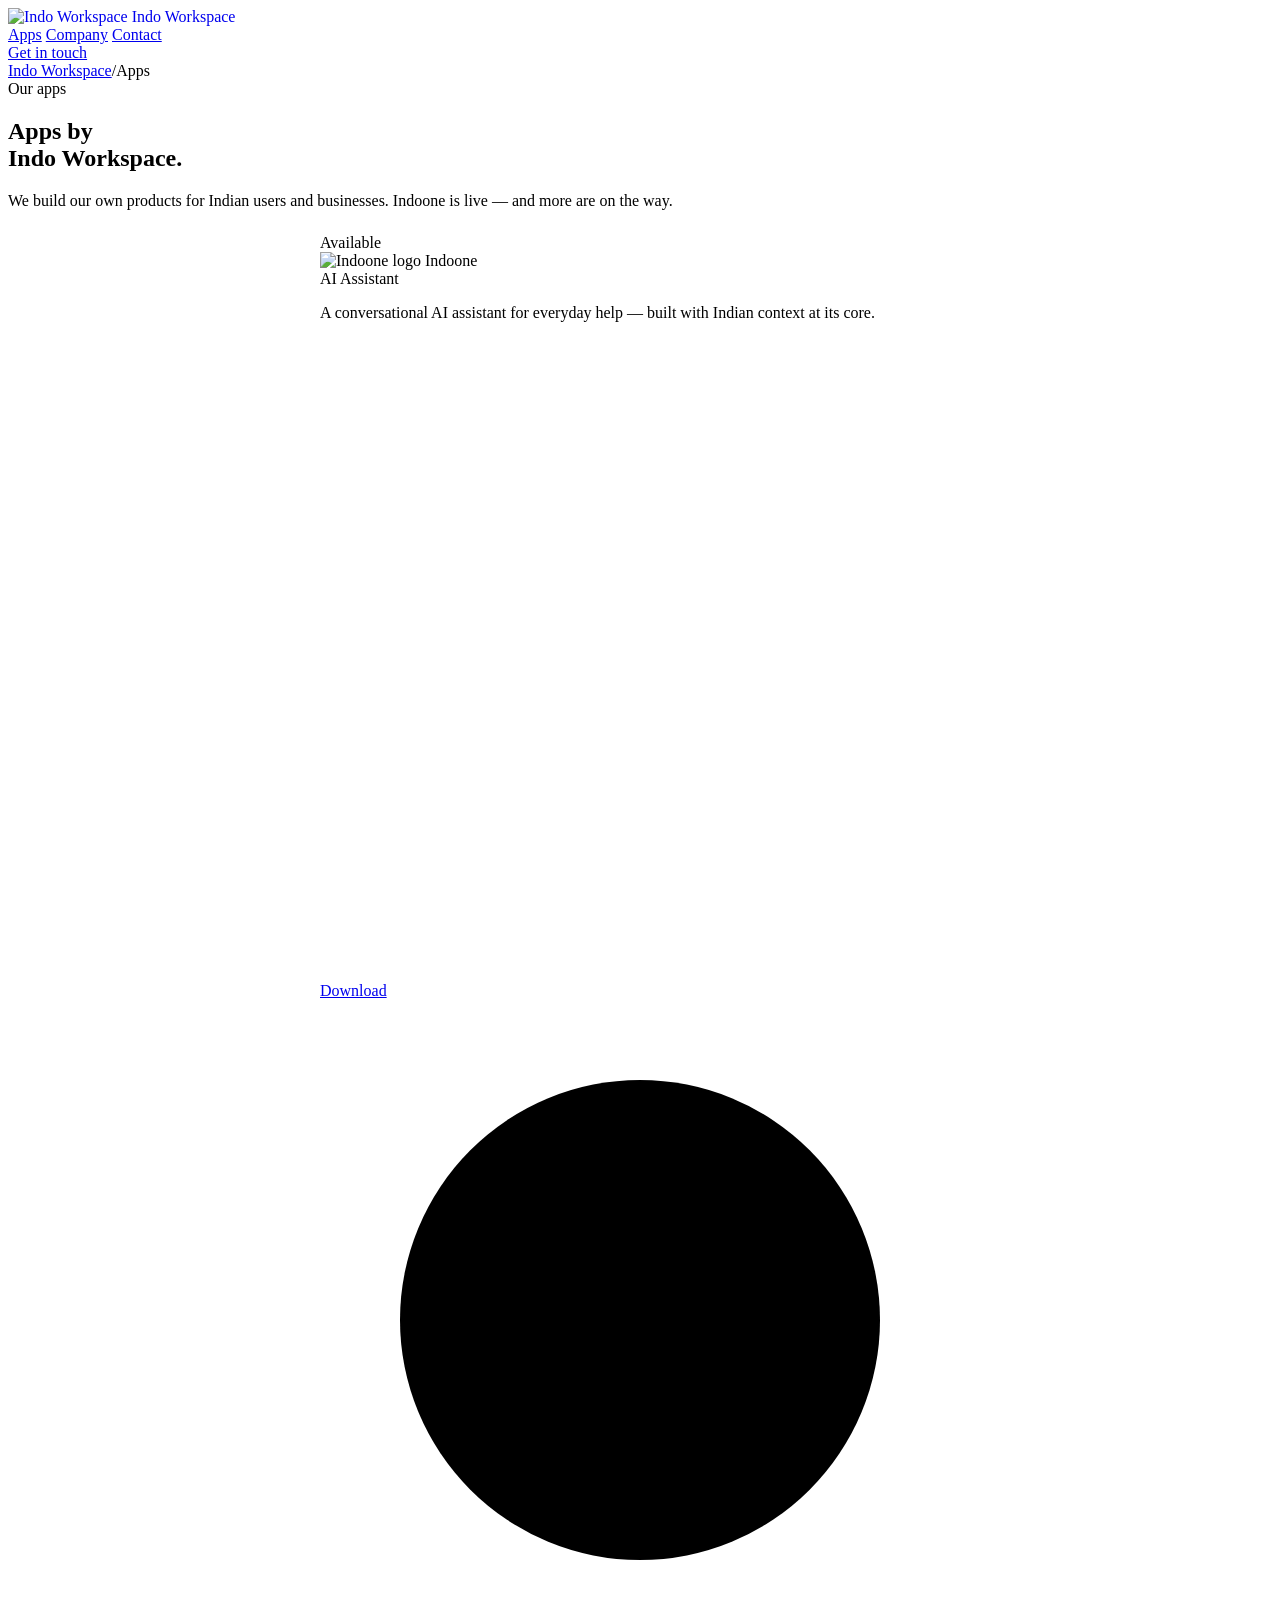
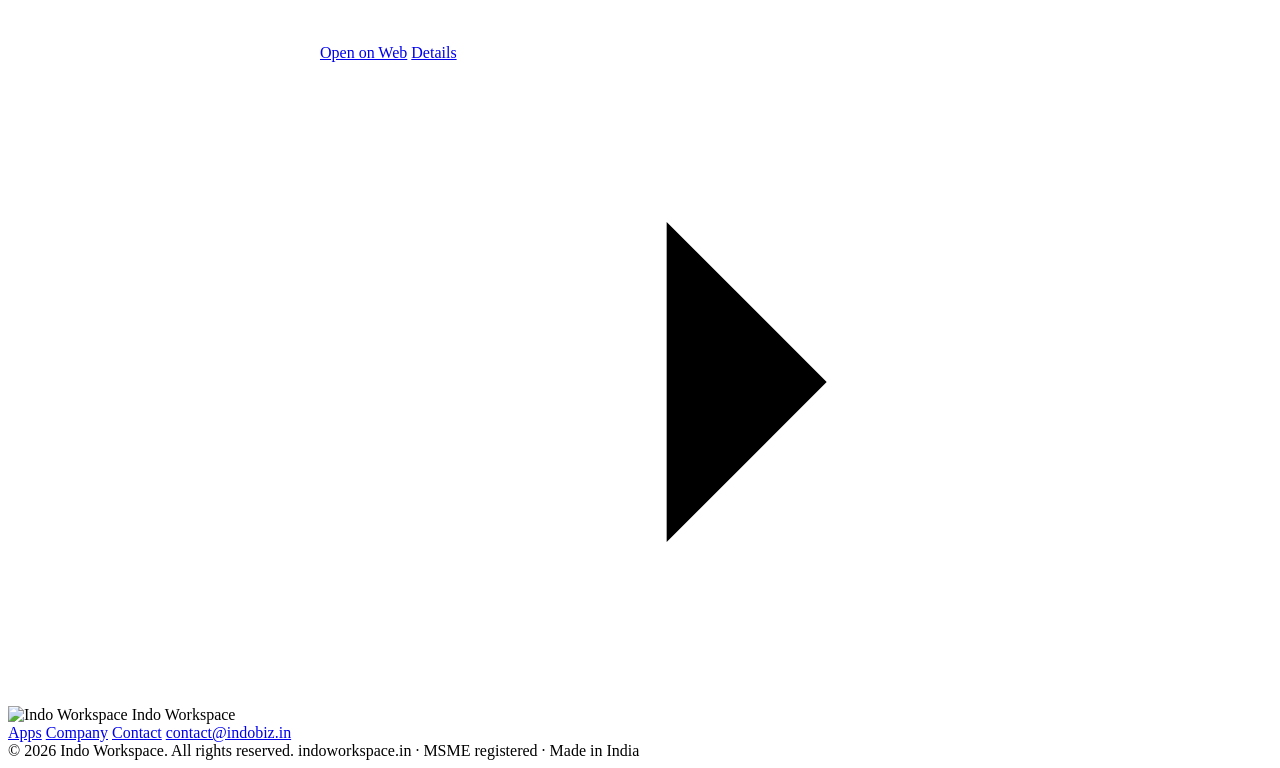
==== apps/index.html @ 301ff73e "Point every Contact link at the home page contact section; contact/ becomes a redirect; drop /contac" ====
<!DOCTYPE html>
<html lang="en">
<head>
<meta charset="UTF-8">
<meta name="viewport" content="width=device-width, initial-scale=1.0">
<title>Indo Workspace</title>
<link rel="icon" type="image/png" href="../assets/img/favicon.png">
<meta name="description" content="Apps by Indo Workspace: Indoone, our AI assistant, and more on the way.">
<link rel="canonical" href="https://indoworkspace.in/apps/">
<meta property="og:type" content="website">
<meta property="og:site_name" content="Indo Workspace">
<meta property="og:title" content="Apps by Indo Workspace">
<meta property="og:description" content="Apps built by Indo Workspace &mdash; our own products for Indian users and businesses.">
<meta property="og:url" content="https://indoworkspace.in/apps/">
<meta property="og:image" content="https://indoworkspace.in/assets/img/og-image.png">
<meta property="og:image:width" content="1200">
<meta property="og:image:height" content="630">
<meta name="twitter:card" content="summary_large_image">
<meta name="twitter:title" content="Apps by Indo Workspace">
<meta name="twitter:description" content="Apps built by Indo Workspace &mdash; our own products for Indian users and businesses.">
<meta name="twitter:image" content="https://indoworkspace.in/assets/img/og-image.png">
<script type="application/ld+json">
{
  "@context": "https://schema.org",
  "@type": "CollectionPage",
  "name": "Apps by Indo Workspace",
  "url": "https://indoworkspace.in/apps/",
  "isPartOf": {
    "@type": "WebSite",
    "name": "Indo Workspace",
    "url": "https://indoworkspace.in/"
  }
}
</script>

<link rel="preconnect" href="https://fonts.googleapis.com">
<link rel="preconnect" href="https://fonts.gstatic.com" crossorigin>
<link href="https://fonts.googleapis.com/css2?family=Bricolage+Grotesque:opsz,wght@12..96,500;12..96,600;12..96,700;12..96,800&family=Plus+Jakarta+Sans:wght@400;500;600;700&family=Azeret+Mono:wght@400;500;600&display=swap" rel="stylesheet">
<link rel="stylesheet" href="../assets/css/style.css">
</head>
<body>

<header class="nav">
  <div class="nav__inner">
    <a class="brand" href="../" style="text-decoration:none">
      <img class="brand__mark" src="../assets/img/emblem.png" alt="Indo Workspace">
      <span class="brand__text"><span class="brand__name">Indo Workspace</span></span>
    </a>
    <nav class="nav__links">
      <a href="./">Apps</a>
      <a href="../#company">Company</a>
      <a href="../#contact">Contact</a>
    </nav>
    <a class="btn btn--primary btn--sm" href="../#contact">Get in touch</a>
  </div>
</header>

<div class="wrap crumbs"><a href="../">Indo Workspace</a><span>/</span>Apps</div>

<section class="hero">
  <div class="wrap">
    <span class="eyebrow">Our apps</span>
    <h1>Apps by<br>Indo Workspace.</h1>
    <p class="hero__lead">We build our own products for Indian users and businesses. Indoone is live &mdash; and more are on the way.</p>
  </div>
</section>

<section class="sec" style="padding-top:8px">
  <div class="wrap">
    <div class="apps-grid" style="grid-template-columns:minmax(0,1fr);max-width:640px;margin:0 auto">
      <div class="appcard appcard--live">
        <span class="badge badge--live">Available</span>
        <div class="appcard__head">
          <span class="appcard__icon appcard__icon--img"><img src="indoone/assets/logo.png" alt="Indoone logo"></span>
          <span><span class="appcard__name">Indoone</span><br><span class="appcard__cat">AI Assistant</span></span>
        </div>
        <p class="appcard__desc">A conversational AI assistant for everyday help &mdash; built with Indian context at its core.</p>
        <div class="appcard__foot">
          <a class="btn btn--primary btn--sm" href="#"><svg viewBox="0 0 24 24"><path d="M12 3v12m0 0l-4-4m4 4l4-4M4 21h16"/></svg>Download</a>
          <a class="btn btn--ghost btn--sm" href="https://indooneteam.github.io/indoone/" target="_blank" rel="noopener"><svg viewBox="0 0 24 24"><circle cx="12" cy="12" r="9"/><path d="M3 12h18M12 3c2.5 2.5 2.5 15 0 18M12 3c-2.5 2.5-2.5 15 0 18"/></svg>Open on Web</a>
          <a class="btn btn--ghost btn--sm" href="indoone/">Details<svg viewBox="0 0 24 24"><path d="M5 12h14M13 6l6 6-6 6"/></svg></a>
        </div>
      </div>
    </div>
  </div>
</section>

<footer>
  <div class="wrap">
    <div class="foot__top">
      <div class="foot__brand">
        <img class="brand__mark" src="../assets/img/emblem.png" alt="Indo Workspace">
        <span class="brand__text"><span class="brand__name">Indo Workspace</span></span>
      </div>
      <div class="foot__links">
        <a href="./">Apps</a>
        <a href="../#company">Company</a>
        <a href="../#contact">Contact</a>
        <a href="mailto:contact@indobiz.in">contact@indobiz.in</a>
      </div>
    </div>
    <div class="foot__bottom">
      <span>&copy; 2026 Indo Workspace. All rights reserved.</span>
      <span class="mono">indoworkspace.in &middot; MSME registered &middot; Made in India</span>
    </div>
  </div>
</footer>

</body>
</html>
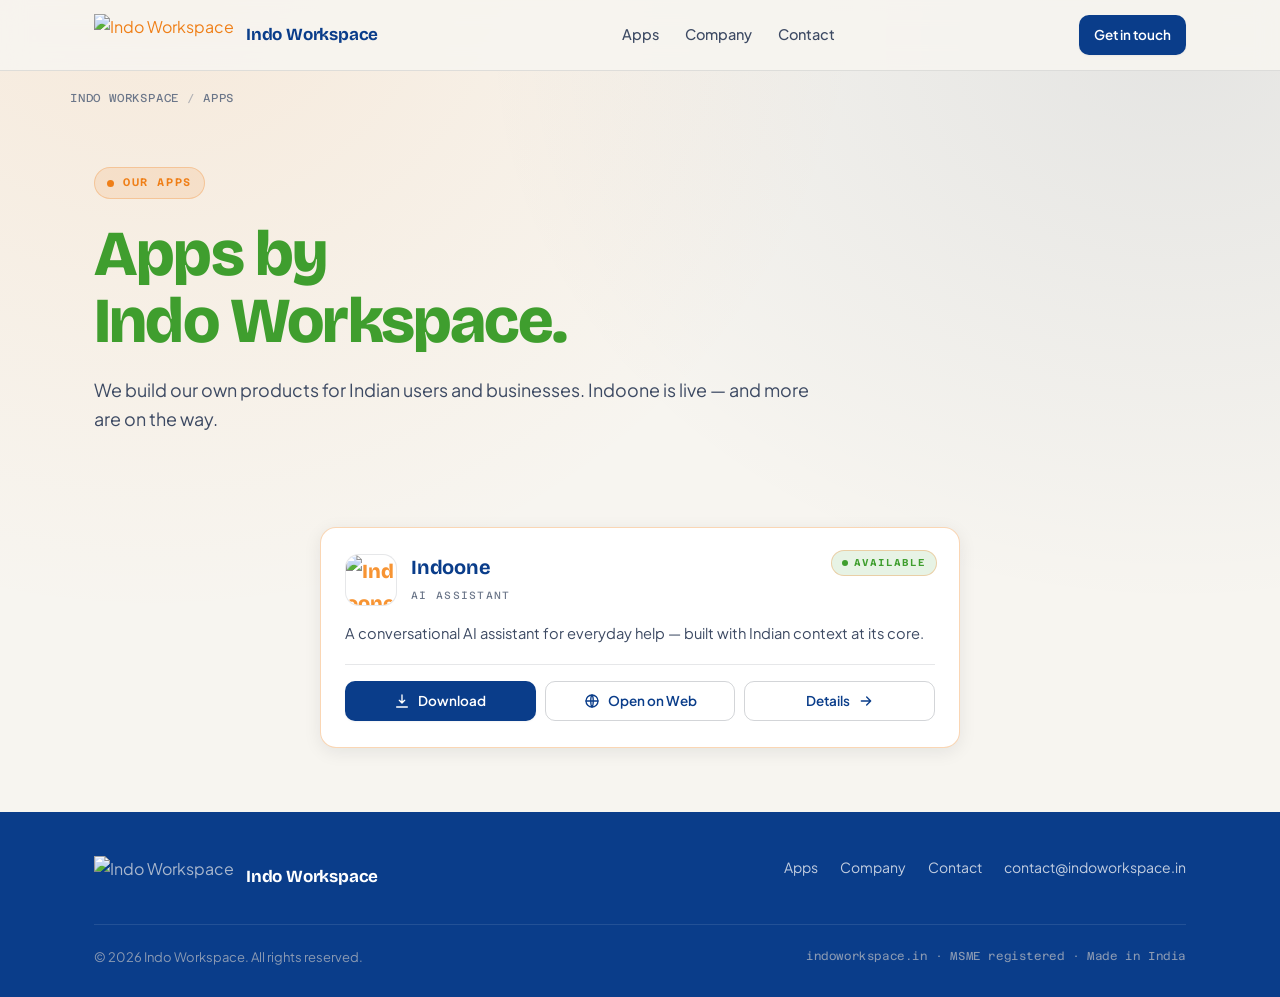
==== commit 251b9a68: "Switch the contact address from contact@indobiz.in to contact@indoworkspace.in across every page, in" ====
--- a/apps/index.html
+++ b/apps/index.html
@@ -96,7 +96,7 @@
         <a href="./">Apps</a>
         <a href="../#company">Company</a>
         <a href="../#contact">Contact</a>
-        <a href="mailto:contact@indobiz.in">contact@indobiz.in</a>
+        <a href="mailto:contact@indoworkspace.in">contact@indoworkspace.in</a>
       </div>
     </div>
     <div class="foot__bottom">
--- a/assets/css/style.css
+++ b/assets/css/style.css
@@ -0,0 +1,274 @@
+/* ============================================================
+   Indo Workspace — shared stylesheet
+   Palette: blue (navy) + kesari (saffron). Two colours only.
+   Used by every page. Change a value here -> changes everywhere.
+   ============================================================ */
+
+:root{
+  --font-display:'Bricolage Grotesque','Plus Jakarta Sans',system-ui,sans-serif;
+  --font-body:'Plus Jakarta Sans',system-ui,sans-serif;
+  --font-mono:'Azeret Mono','SF Mono',Consolas,monospace;
+
+  --bg:#f7f5f0;
+  --bg-alt:#efece4;
+  --surface:#ffffff;
+  --surface-2:#fbfaf7;
+  --border:rgba(16,24,40,0.10);
+  --border-strong:rgba(16,24,40,0.18);
+  --text:#121b2e;
+  --text-2:#3d4a63;
+  --text-dim:#6b7689;
+
+  --navy:#0a3d8a;
+  --navy-2:#0f4fa0;
+  --kesari:#ef7f18;
+  --kesari-2:#f79433;
+  --gold:#ef7f18;
+  --gold-2:#f79433;
+  --gold-dim:rgba(239,127,24,0.12);
+  --green:#3f9e2e;
+  --green-dim:rgba(63,158,46,0.12);
+  --brand-name:#0a3d8a;
+
+  --radius:14px;
+  --shadow-sm:0 1px 2px rgba(16,24,40,0.05);
+  --shadow-md:0 4px 18px rgba(16,24,40,0.08);
+  --shadow-lg:0 18px 48px rgba(15,37,69,0.14);
+  --maxw:1140px;
+}
+
+*{box-sizing:border-box}
+html{scroll-behavior:smooth}
+section[id],[id].sec{scroll-margin-top:96px}
+body{
+  margin:0;font-family:var(--font-body);color:var(--text);background-color:var(--bg);
+  background-image:
+    radial-gradient(ellipse at 12% -5%, rgba(239,127,24,0.10) 0%, transparent 45%),
+    radial-gradient(ellipse at 92% 4%, rgba(15,37,69,0.08) 0%, transparent 42%);
+  background-repeat:no-repeat;line-height:1.6;overflow-wrap:break-word;-webkit-font-smoothing:antialiased;
+}
+img{max-width:100%;display:block}
+a{color:var(--gold);text-decoration:none}
+a:hover{text-decoration:underline}
+.wrap{max-width:var(--maxw);margin:0 auto;padding:0 24px}
+
+/* ---------- NAV ---------- */
+.nav{position:sticky;top:0;z-index:50;background:rgba(247,245,240,0.86);backdrop-filter:blur(12px);-webkit-backdrop-filter:blur(12px);border-bottom:1px solid var(--border)}
+.nav__inner{max-width:var(--maxw);margin:0 auto;padding:14px 24px;display:flex;align-items:center;gap:20px;justify-content:space-between}
+.brand{display:flex;align-items:center;gap:12px;min-width:0}
+.brand__mark{height:42px;width:auto;flex-shrink:0;display:block;object-fit:contain}
+.brand__text{display:flex;flex-direction:column;line-height:1.15;min-width:0}
+.brand__name{font-family:var(--font-display);font-weight:700;font-size:17px;letter-spacing:-0.2px;color:var(--brand-name)}
+.brand__sub{font-family:var(--font-mono);font-size:10px;letter-spacing:1.4px;text-transform:uppercase;color:var(--text-dim)}
+.nav__links{display:flex;align-items:center;gap:26px}
+.nav__links a{color:var(--text-2);font-size:14.5px;font-weight:500}
+.nav__links a:hover{color:var(--navy);text-decoration:none}
+
+/* ---------- BUTTONS ---------- */
+.btn{display:inline-flex;align-items:center;gap:8px;font-family:var(--font-body);font-weight:600;font-size:14.5px;padding:10px 18px;border-radius:10px;border:1px solid transparent;cursor:pointer;transition:transform .18s ease,box-shadow .18s ease,background .18s ease;white-space:nowrap}
+.btn--primary{background:var(--navy);color:#fff;box-shadow:var(--shadow-sm)}
+.btn--primary:hover{background:var(--navy-2);transform:translateY(-1px);box-shadow:var(--shadow-md);text-decoration:none}
+.btn--gold{background:#ef7f18;color:#fff;box-shadow:var(--shadow-sm)}
+.btn--gold:hover{background:#f79433;transform:translateY(-1px);box-shadow:var(--shadow-md);text-decoration:none}
+.btn--ghost{background:transparent;color:var(--navy);border-color:var(--border-strong)}
+.btn--ghost:hover{background:var(--surface);transform:translateY(-1px);text-decoration:none}
+.btn--sm{padding:8px 14px;font-size:13.5px}
+.btn svg{width:16px;height:16px;stroke:currentColor;fill:none;stroke-width:2;stroke-linecap:round;stroke-linejoin:round}
+.btn--onnavy{background:#ef7f18;color:#fff}
+.btn--onnavy:hover{background:#f79433}
+.btn--outline-light{background:transparent;color:#fff;border-color:rgba(255,255,255,0.35)}
+.btn--outline-light:hover{background:rgba(255,255,255,0.08)}
+
+/* ---------- HERO ---------- */
+.hero{position:relative;padding:60px 0 56px;overflow:hidden}
+.hero__inner{display:grid;grid-template-columns:1.12fr 0.88fr;gap:52px;align-items:center}
+.eyebrow{display:inline-flex;align-items:center;gap:9px;font-family:var(--font-mono);font-size:11px;font-weight:600;text-transform:uppercase;letter-spacing:1.6px;color:var(--gold);background:var(--gold-dim);border:1px solid rgba(239,127,24,0.28);padding:6px 12px;border-radius:100px;margin-bottom:22px}
+.eyebrow::before{content:'';width:7px;height:7px;border-radius:50%;background:currentColor}
+.hero h1{font-family:var(--font-display);font-weight:800;font-size:clamp(38px,5.4vw,64px);line-height:1.04;letter-spacing:-1.8px;margin:0 0 22px;color:var(--green)}
+.hero h1 em{font-style:normal;color:var(--gold)}
+.hero__lead{font-size:clamp(17px,1.4vw,19.5px);color:var(--text-2);max-width:56ch;margin:0 0 30px}
+.hero__cta{display:flex;gap:12px;margin-bottom:26px}
+.hero__cta .btn{flex:1 1 0;justify-content:center;min-width:0}
+.hero__meta{display:flex;flex-wrap:wrap;gap:10px}
+.pill{display:inline-flex;align-items:center;gap:7px;font-family:var(--font-mono);font-size:11px;font-weight:500;letter-spacing:0.4px;color:var(--text-2);background:var(--surface);border:1px solid var(--border);padding:6px 12px;border-radius:8px;box-shadow:var(--shadow-sm)}
+.pill svg{width:14px;height:14px;stroke:var(--green);fill:none;stroke-width:2.4;stroke-linecap:round;stroke-linejoin:round}
+
+/* company snapshot card (home) */
+.snap{background:linear-gradient(155deg,var(--navy),var(--navy-2));color:#dfe6f1;border-radius:18px;padding:30px 30px 26px;box-shadow:var(--shadow-lg);border:1px solid rgba(239,127,24,0.22);animation:fadeUp .5s ease-out both}
+.snap__top{display:flex;align-items:center;gap:14px;padding-bottom:20px;border-bottom:1px solid rgba(255,255,255,0.12);margin-bottom:20px}
+.snap__mark{height:54px;width:auto;flex-shrink:0;display:block;object-fit:contain}
+.snap__name{font-family:var(--font-display);font-weight:700;font-size:20px;color:#fff;line-height:1.15}
+.snap__tag{font-family:var(--font-mono);font-size:10.5px;letter-spacing:1.3px;text-transform:uppercase;color:#93a3bd}
+.snap__rows{display:flex;flex-direction:column;gap:0}
+.snap__row{display:flex;align-items:center;justify-content:space-between;gap:16px;padding:12px 0;border-bottom:1px solid rgba(255,255,255,0.08);font-size:14px}
+.snap__row:last-child{border-bottom:none}
+.snap__row .k{color:#93a3bd;font-family:var(--font-mono);font-size:10.5px;letter-spacing:1.2px;text-transform:uppercase}
+.snap__row .v{color:#fff;font-weight:600;text-align:right}
+.snap__row .v.gold{color:var(--gold-2)}
+
+/* chat preview card (Indoone page) */
+.chatcard{background:var(--surface);border:1px solid var(--border);border-radius:18px;box-shadow:var(--shadow-lg);overflow:hidden;animation:fadeUp .5s ease-out both}
+.chatcard__bar{display:flex;align-items:center;gap:9px;padding:13px 16px;border-bottom:1px solid var(--border);background:var(--surface-2)}
+.chatcard__bar .dot{width:9px;height:9px;border-radius:50%;background:var(--gold-2);opacity:.85}
+.chatcard__bar .title{font-family:var(--font-mono);font-size:11px;letter-spacing:1px;text-transform:uppercase;color:var(--text-dim);margin-left:4px}
+.chatcard__body{padding:20px 18px;display:flex;flex-direction:column;gap:14px}
+.msg{max-width:88%;font-size:14px;line-height:1.5;padding:11px 14px;border-radius:12px}
+.msg--user{align-self:flex-end;background:var(--navy);color:#eef2f8;border-bottom-right-radius:4px}
+.msg--ai{align-self:flex-start;background:var(--bg-alt);color:var(--text);border-bottom-left-radius:4px;border:1px solid var(--border)}
+.msg__tag{display:block;font-family:var(--font-mono);font-size:9.5px;letter-spacing:1.2px;text-transform:uppercase;opacity:.65;margin-bottom:4px}
+.typing{display:inline-flex;gap:4px;align-items:center;padding:2px 0}
+.typing i{width:6px;height:6px;border-radius:50%;background:var(--gold);display:inline-block;animation:blink 1.2s infinite ease-in-out}
+.typing i:nth-child(2){animation-delay:.2s}
+.typing i:nth-child(3){animation-delay:.4s}
+@keyframes blink{0%,80%,100%{opacity:.25}40%{opacity:1}}
+
+/* ---------- SECTIONS ---------- */
+section{position:relative}
+.sec{padding:64px 0}
+.sec--tight{padding:48px 0}
+.sec-head{max-width:720px;margin-bottom:38px}
+.sec-head--center{margin-left:auto;margin-right:auto;text-align:center}
+.kicker{font-family:var(--font-mono);font-size:11px;font-weight:600;text-transform:uppercase;letter-spacing:1.8px;color:var(--gold);display:flex;align-items:center;gap:9px;margin-bottom:14px}
+.sec-head--center .kicker{justify-content:center}
+.kicker::before{content:'';width:22px;height:2px;background:var(--gold);border-radius:2px}
+h2{font-family:var(--font-display);font-weight:700;font-size:clamp(27px,3.4vw,38px);line-height:1.12;letter-spacing:-0.9px;color:var(--green);margin:0 0 14px}
+.sec-head p{font-size:17px;color:var(--text-2);margin:0}
+
+/* breadcrumbs */
+.crumbs{padding:18px 0 0;font-family:var(--font-mono);font-size:11.5px;letter-spacing:.8px;text-transform:uppercase;color:var(--text-dim)}
+.crumbs a{color:var(--text-dim)}
+.crumbs a:hover{color:var(--gold);text-decoration:none}
+.crumbs span{margin:0 8px;opacity:.5}
+
+/* ---------- TRUST STRIP ---------- */
+.trust{background:var(--navy);color:#dbe3ef;padding:0}
+.trust__inner{display:flex;flex-wrap:wrap;gap:14px 40px;justify-content:space-between;align-items:center;padding:22px 0}
+.trust__item{display:flex;align-items:center;gap:11px;font-size:14.5px}
+.trust__item svg{width:18px;height:18px;stroke:var(--gold-2);fill:none;stroke-width:2;stroke-linecap:round;stroke-linejoin:round;flex-shrink:0}
+.trust__item b{color:#fff;font-weight:600}
+
+/* ---------- APP CARDS ---------- */
+.apps-grid{display:grid;grid-template-columns:1.25fr 1fr 1fr;gap:20px;align-items:stretch}
+.apps-grid>*{min-width:0}
+.apps-grid--3{grid-template-columns:repeat(3,1fr)}
+.appcard{background:var(--surface);border:1px solid var(--border);border-radius:16px;padding:26px 24px;box-shadow:var(--shadow-sm);display:flex;flex-direction:column;transition:transform .2s ease,box-shadow .2s ease,border-color .2s ease;position:relative}
+.appcard:hover{transform:translateY(-3px);box-shadow:var(--shadow-md);border-color:var(--border-strong)}
+.appcard--live{border-color:rgba(239,127,24,0.32);box-shadow:var(--shadow-md)}
+.appcard__head{display:flex;align-items:center;gap:14px;margin-bottom:16px}
+.appcard__icon{width:52px;height:52px;border-radius:14px;flex-shrink:0;background:linear-gradient(140deg,var(--navy),var(--navy-2));color:var(--gold-2);display:flex;align-items:center;justify-content:center;font-family:var(--font-display);font-weight:800;font-size:20px;border:1px solid rgba(239,127,24,0.35)}
+.appcard--soon .appcard__icon{background:var(--bg-alt);color:var(--text-dim);border:1px dashed var(--border-strong);font-size:24px}
+.appcard__name{font-family:var(--font-display);font-weight:700;font-size:20px;color:var(--navy);line-height:1.15;letter-spacing:-0.2px}
+.appcard__cat{font-family:var(--font-mono);font-size:10.5px;letter-spacing:1.3px;text-transform:uppercase;color:var(--text-dim)}
+.appcard__desc{font-size:14.7px;color:var(--text-2);margin:0 0 18px;flex-grow:1}
+.appcard__foot{display:flex;gap:9px;align-items:center;padding-top:16px;border-top:1px solid var(--border)}
+.appcard__foot .btn{flex:1 1 0;justify-content:center;min-width:0}
+.appcard--soon .appcard__foot{border-top:1px dashed var(--border)}
+.badge{display:inline-flex;align-items:center;gap:6px;font-family:var(--font-mono);font-size:10px;font-weight:600;letter-spacing:1px;text-transform:uppercase;padding:4px 10px;border-radius:100px;position:absolute;top:22px;right:22px}
+.badge--live{color:var(--green);background:var(--green-dim);border:1px solid rgba(239,127,24,0.30)}
+.badge--live::before{content:'';width:6px;height:6px;border-radius:50%;background:currentColor}
+.badge--soon{color:var(--gold);background:var(--gold-dim);border:1px solid rgba(239,127,24,0.28)}
+
+/* ---------- FEATURE GRID / CARDS ---------- */
+.grid{display:grid;gap:20px}
+.grid--2{grid-template-columns:repeat(2,1fr)}
+.grid--4{grid-template-columns:repeat(4,1fr)}
+.grid>*{min-width:0}
+.card{background:var(--surface);border:1px solid var(--border);border-radius:var(--radius);padding:26px 24px;box-shadow:var(--shadow-sm);transition:transform .2s ease,box-shadow .2s ease,border-color .2s ease}
+.card:hover{transform:translateY(-3px);box-shadow:var(--shadow-md);border-color:var(--border-strong)}
+.card__icon{width:42px;height:42px;border-radius:11px;display:flex;align-items:center;justify-content:center;background:var(--gold-dim);border:1px solid rgba(239,127,24,0.22);margin-bottom:16px}
+.card__icon svg{width:21px;height:21px;stroke:var(--gold);fill:none;stroke-width:1.9;stroke-linecap:round;stroke-linejoin:round}
+.card h3{font-family:var(--font-display);font-weight:600;font-size:18.5px;color:var(--navy);margin:0 0 8px;letter-spacing:-0.2px}
+.card p{margin:0;font-size:14.7px;color:var(--text-2)}
+
+/* ---------- GET-APP BAND (Indoone page) ---------- */
+.getapp{background:linear-gradient(155deg,var(--navy),var(--navy-2));color:#dfe6f1;border-radius:20px;padding:44px 40px;box-shadow:var(--shadow-lg);border:1px solid rgba(239,127,24,0.22);display:flex;flex-direction:column;gap:28px;align-items:stretch}
+.getapp>*{min-width:0}
+.getapp h2{color:#fff;margin-bottom:10px}
+.getapp p{color:#c3cee0;font-size:15.5px;margin:0}
+.getapp__cta{display:flex;gap:12px}
+.getapp__cta .btn{flex:1 1 0;justify-content:center;min-width:0}
+
+/* specs */
+.specs{display:grid;grid-template-columns:repeat(4,1fr);gap:18px;margin-top:8px}
+.specs--3{grid-template-columns:repeat(3,1fr)}
+.spec{background:var(--surface);border:1px solid var(--border);border-radius:12px;padding:20px;box-shadow:var(--shadow-sm)}
+.spec .k{font-family:var(--font-mono);font-size:10.5px;letter-spacing:1.3px;text-transform:uppercase;color:var(--text-dim);display:block;margin-bottom:6px}
+.spec .v{font-family:var(--font-display);font-weight:600;font-size:17px;color:var(--navy)}
+.spec .v.gold{color:var(--gold)}
+
+/* ---------- CONTACT ---------- */
+.contact{background:var(--bg-alt);border-top:1px solid var(--border);border-bottom:1px solid var(--border)}
+.contact__grid{display:grid;grid-template-columns:repeat(3,1fr);gap:20px}
+.contact__grid>*{min-width:0}
+.contact__grid--2{grid-template-columns:repeat(2,1fr)}
+.ccard{background:var(--surface);border:1px solid var(--border);border-radius:var(--radius);padding:24px;display:flex;flex-direction:column;gap:6px;box-shadow:var(--shadow-sm);transition:transform .2s ease,box-shadow .2s ease}
+.ccard:hover{transform:translateY(-3px);box-shadow:var(--shadow-md)}
+.ccard__label{font-family:var(--font-mono);font-size:10.5px;letter-spacing:1.5px;text-transform:uppercase;color:var(--text-dim)}
+.ccard__val{font-family:var(--font-display);font-weight:600;font-size:18px;color:var(--navy);word-break:break-word}
+.ccard__note{font-size:13.5px;color:var(--text-2)}
+.badge-soon{display:inline-block;font-family:var(--font-mono);font-size:10px;letter-spacing:1px;text-transform:uppercase;color:var(--gold);background:var(--gold-dim);border:1px solid rgba(239,127,24,0.25);padding:3px 9px;border-radius:100px;margin-top:6px;align-self:flex-start}
+
+/* ---------- FOOTER ---------- */
+footer{background:var(--navy);color:#a9b7cd;padding:44px 0 30px}
+.foot__top{display:flex;flex-wrap:wrap;gap:24px;justify-content:space-between;align-items:flex-start;padding-bottom:26px;border-bottom:1px solid rgba(255,255,255,0.1)}
+.foot__brand{display:flex;align-items:center;gap:12px}
+.foot__brand .brand__name{color:#fff}
+.foot__brand .brand__sub{color:#8b9ab3}
+.foot__links{display:flex;flex-wrap:wrap;gap:22px}
+.foot__links a{color:#c3cee0;font-size:14px}
+.foot__links a:hover{color:#fff}
+.foot__bottom{padding-top:22px;display:flex;flex-wrap:wrap;gap:10px;justify-content:space-between;font-size:13px;color:#8b9ab3}
+.foot__bottom .mono{font-family:var(--font-mono);font-size:11.5px;letter-spacing:.6px}
+
+/* ---------- MOTION ---------- */
+@keyframes fadeUp{from{opacity:0;transform:translateY(16px)}to{opacity:1;transform:translateY(0)}}
+.reveal{animation:fadeUp .55s ease-out both;animation-delay:calc(var(--i,0)*0.07s)}
+
+/* ---------- DARK MODE ---------- */
+@media (prefers-color-scheme:dark){
+  :root{--bg:#0b1220;--bg-alt:#0e1728;--surface:#121c2e;--surface-2:#0f1826;--border:rgba(255,255,255,0.09);--border-strong:rgba(255,255,255,0.16);--text:#e8edf5;--text-2:#b7c2d4;--text-dim:#8593a8;--navy:#0a2456;--navy-2:#0e3a7a;--kesari:#ef7f18;--kesari-2:#f79433;--gold:#f79433;--gold-2:#f9ab5c;--gold-dim:rgba(247,148,51,0.16);--green:#5bbf47;--green-dim:rgba(91,191,71,0.16);--brand-name:#8fb8ff;--shadow-sm:0 1px 2px rgba(0,0,0,0.4);--shadow-md:0 6px 20px rgba(0,0,0,0.45);--shadow-lg:0 18px 48px rgba(0,0,0,0.55)}
+  body{background-image:radial-gradient(ellipse at 12% -5%,rgba(247,148,51,0.10) 0%,transparent 45%),radial-gradient(ellipse at 92% 4%,rgba(247,148,51,0.06) 0%,transparent 42%)}
+  .nav{background:rgba(11,18,32,0.85)}
+  h2,.hero h1{color:var(--green)}
+  .card h3,.appcard__name,.ccard__val,.spec .v{color:#f2f6fc}
+  .hero h1 em{color:var(--gold-2)}
+  .snap,.aboutcard,.getapp{background:linear-gradient(155deg,#0a1830,#12294a)}
+  .getapp p{color:#b7c2d4}
+  .msg--user{background:var(--navy-2);color:#eef2f8}
+  .msg--ai{background:#16223a;color:var(--text)}
+}
+
+/* ---------- RESPONSIVE ---------- */
+@media (max-width:940px){
+  .hero__inner{grid-template-columns:1fr;gap:40px}
+  .apps-grid{grid-template-columns:1fr 1fr}
+  .apps-grid--3{grid-template-columns:1fr 1fr}
+  .grid--4,.specs,.specs--3{grid-template-columns:repeat(2,1fr)}
+  .contact__grid,.contact__grid--2{grid-template-columns:1fr}
+  .nav__links{display:none}
+}
+@media (max-width:620px){
+  .apps-grid,.apps-grid--3{grid-template-columns:1fr}
+  .grid--2,.grid--4,.specs,.specs--3,.contact__grid,.contact__grid--2{grid-template-columns:1fr}
+  .sec{padding:52px 0}
+  .hero{padding:52px 0 40px}
+  .trust .trust__inner{justify-content:flex-start;gap:16px 26px;padding:28px 18px}
+  .nav__inner{padding:12px 18px;flex-direction:column;align-items:stretch;gap:10px}
+  .nav__inner .btn{width:100%;justify-content:center}
+  .wrap{padding:0 18px}
+  .hero__cta{flex-direction:column;align-items:stretch}
+  .hero__cta .btn{width:100%}
+  .appcard__foot{flex-direction:column;align-items:stretch}
+  .appcard__foot .btn{width:100%}
+  .getapp__cta{flex-direction:column;align-items:stretch}
+  .getapp__cta .btn{width:100%}
+}
+@media (prefers-reduced-motion:reduce){
+  *,*::before,*::after{animation-duration:.01ms!important;transition-duration:.01ms!important}
+  html{scroll-behavior:auto}
+}
+
+/* ---------- APP LOGOS (each app has its own) ---------- */
+.appcard__icon img{width:100%;height:100%;object-fit:contain;border-radius:inherit}
+.appcard__icon--img{background:var(--surface);border:1px solid var(--border)}
+.applogo{width:84px;height:84px;display:block;margin-bottom:18px}
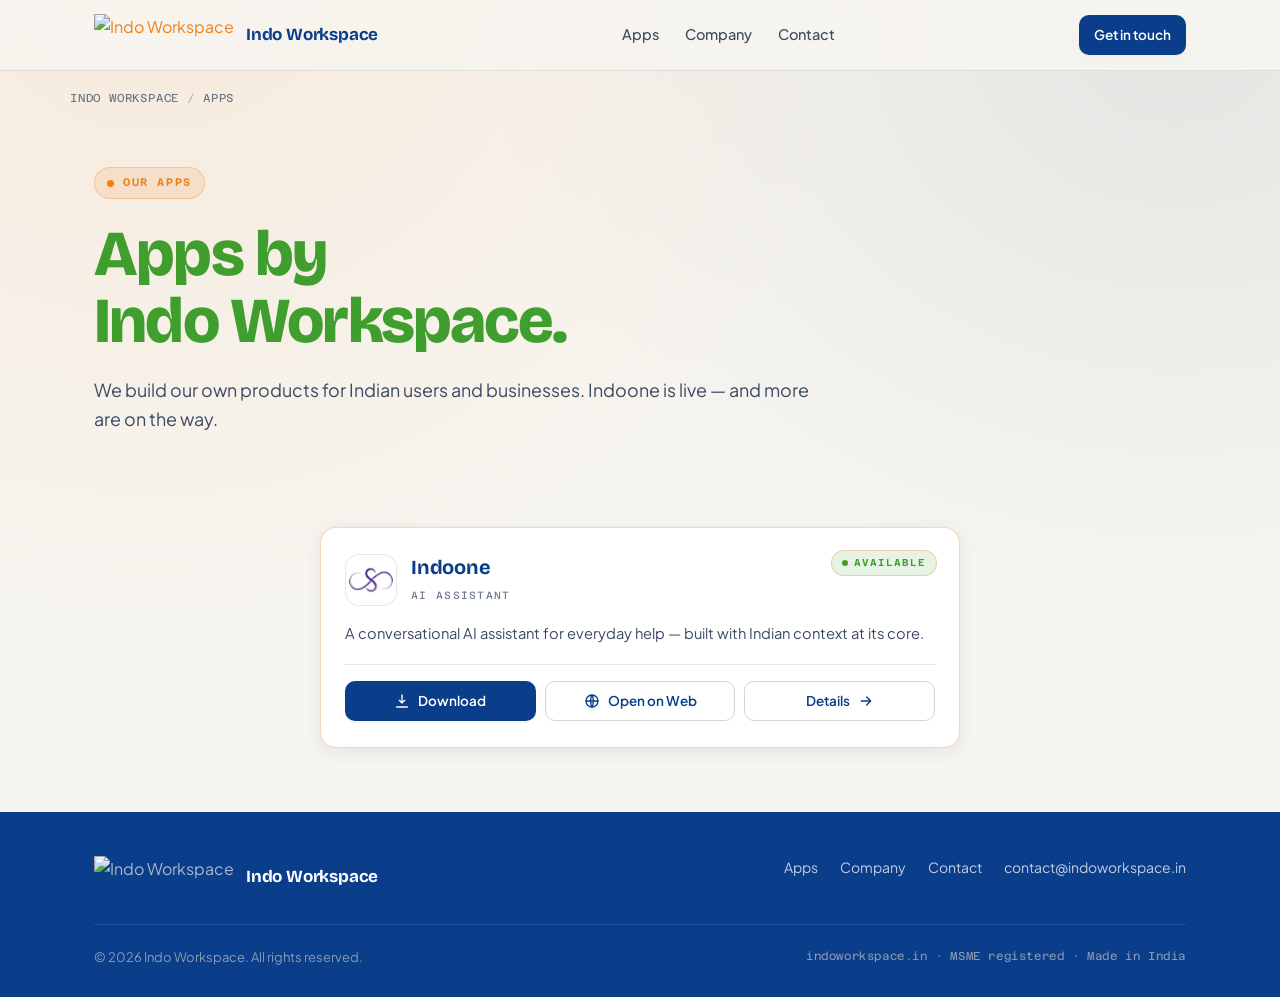
==== commit e2c91e45: "App cards on the home and apps pages: point Download (was a dead #) and Open on Web at sankalp.indow" ====
--- a/apps/index.html
+++ b/apps/index.html
@@ -76,8 +76,8 @@
         </div>
         <p class="appcard__desc">A conversational AI assistant for everyday help &mdash; built with Indian context at its core.</p>
         <div class="appcard__foot">
-          <a class="btn btn--primary btn--sm" href="#"><svg viewBox="0 0 24 24"><path d="M12 3v12m0 0l-4-4m4 4l4-4M4 21h16"/></svg>Download</a>
-          <a class="btn btn--ghost btn--sm" href="https://indooneteam.github.io/indoone/" target="_blank" rel="noopener"><svg viewBox="0 0 24 24"><circle cx="12" cy="12" r="9"/><path d="M3 12h18M12 3c2.5 2.5 2.5 15 0 18M12 3c-2.5 2.5-2.5 15 0 18"/></svg>Open on Web</a>
+          <a class="btn btn--primary btn--sm" href="https://sankalp.indoworkspace.in/"><svg viewBox="0 0 24 24"><path d="M12 3v12m0 0l-4-4m4 4l4-4M4 21h16"/></svg>Download</a>
+          <a class="btn btn--ghost btn--sm" href="https://sankalp.indoworkspace.in/" target="_blank" rel="noopener"><svg viewBox="0 0 24 24"><circle cx="12" cy="12" r="9"/><path d="M3 12h18M12 3c2.5 2.5 2.5 15 0 18M12 3c-2.5 2.5-2.5 15 0 18"/></svg>Open on Web</a>
           <a class="btn btn--ghost btn--sm" href="indoone/">Details<svg viewBox="0 0 24 24"><path d="M5 12h14M13 6l6 6-6 6"/></svg></a>
         </div>
       </div>
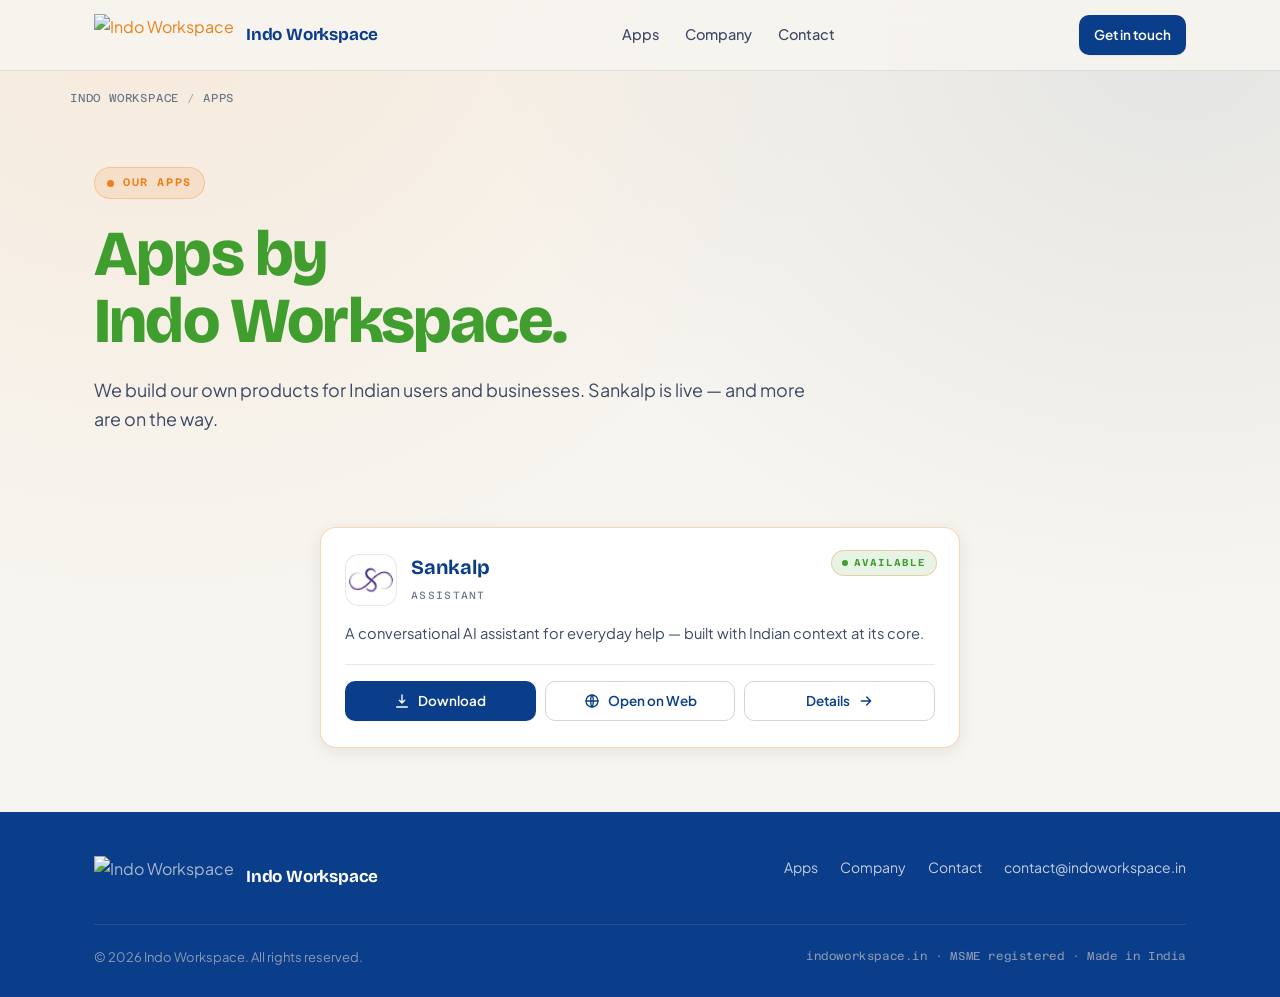
==== commit e397fd39: "feat(apps): the app page is Sankalp, at /apps/sankalp/ The company site still described the app by i" ====
--- a/apps/index.html
+++ b/apps/index.html
@@ -5,7 +5,7 @@
 <meta name="viewport" content="width=device-width, initial-scale=1.0">
 <title>Indo Workspace</title>
 <link rel="icon" type="image/png" href="../assets/img/favicon.png">
-<meta name="description" content="Apps by Indo Workspace: Indoone, our AI assistant, and more on the way.">
+<meta name="description" content="Apps by Indo Workspace: Sankalp, our AI assistant, and more on the way.">
 <link rel="canonical" href="https://indoworkspace.in/apps/">
 <meta property="og:type" content="website">
 <meta property="og:site_name" content="Indo Workspace">
@@ -61,7 +61,7 @@
   <div class="wrap">
     <span class="eyebrow">Our apps</span>
     <h1>Apps by<br>Indo Workspace.</h1>
-    <p class="hero__lead">We build our own products for Indian users and businesses. Indoone is live &mdash; and more are on the way.</p>
+    <p class="hero__lead">We build our own products for Indian users and businesses. Sankalp is live &mdash; and more are on the way.</p>
   </div>
 </section>
 
@@ -71,8 +71,8 @@
       <div class="appcard appcard--live">
         <span class="badge badge--live">Available</span>
         <div class="appcard__head">
-          <span class="appcard__icon appcard__icon--img"><img src="indoone/assets/logo.png" alt="Indoone logo"></span>
-          <span><span class="appcard__name">Indoone</span><br><span class="appcard__cat">AI Assistant</span></span>
+          <span class="appcard__icon appcard__icon--img"><img src="sankalp/assets/logo.png" alt="Sankalp logo"></span>
+          <span><span class="appcard__name">Sankalp</span><br><span class="appcard__cat">Assistant</span></span>
         </div>
         <p class="appcard__desc">A conversational AI assistant for everyday help &mdash; built with Indian context at its core.</p>
         <div class="appcard__foot">
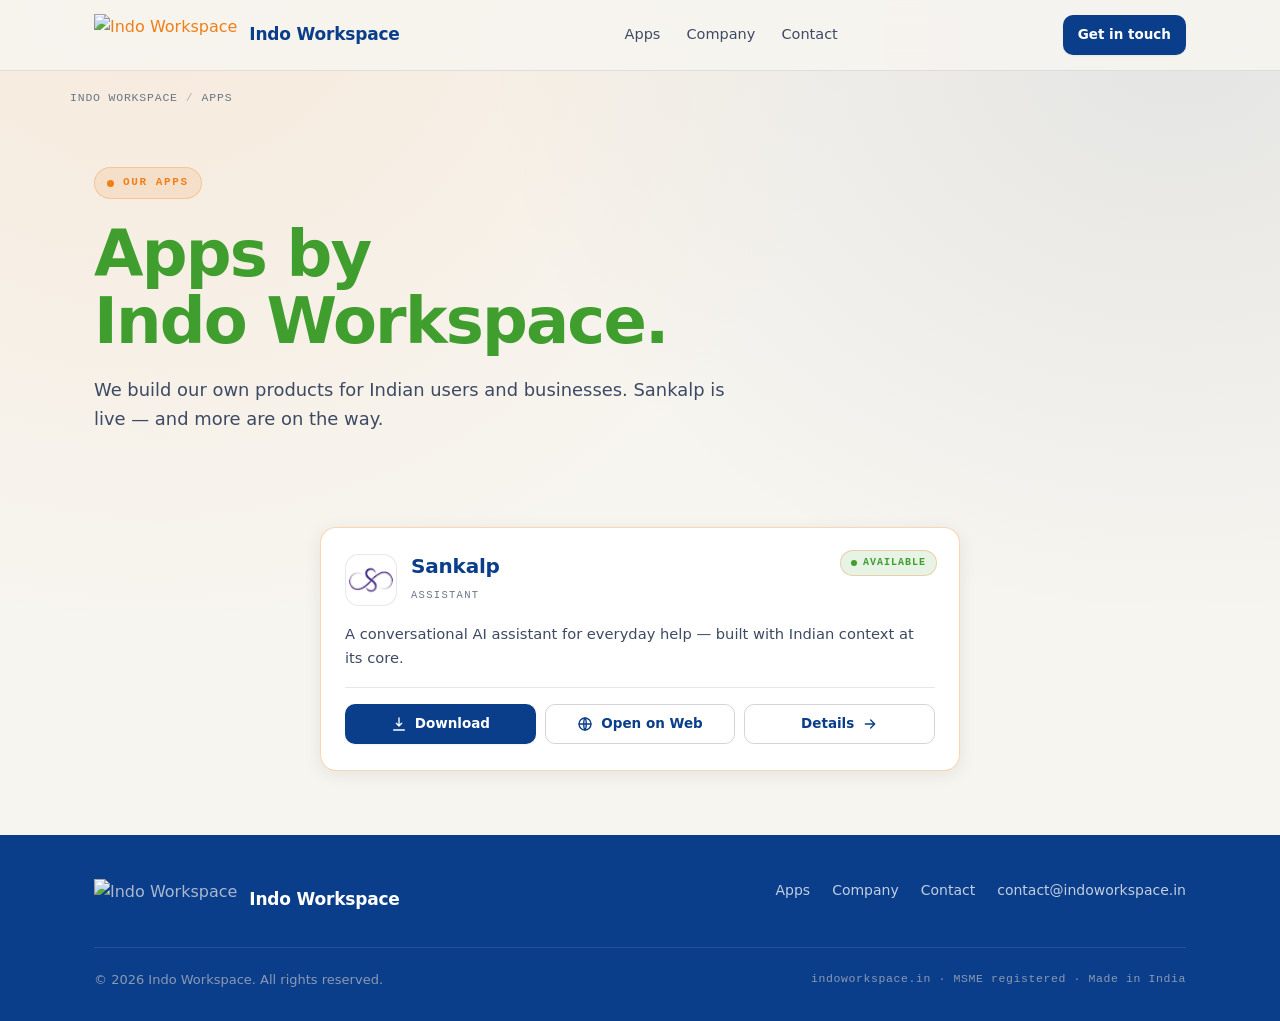
==== commit b49bc541: "Apps page: point the Details button straight at sankalp/ instead of the old indoone/ redirect" ====
--- a/apps/index.html
+++ b/apps/index.html
@@ -35,7 +35,7 @@
 
 <link rel="preconnect" href="https://fonts.googleapis.com">
 <link rel="preconnect" href="https://fonts.gstatic.com" crossorigin>
-<link href="https://fonts.googleapis.com/css2?family=Bricolage+Grotesque:opsz,wght@12..96,500;12..96,600;12..96,700;12..96,800&family=Plus+Jakarta+Sans:wght@400;500;600;700&family=Azeret+Mono:wght@400;500;600&display=swap" rel="stylesheet">
+<link href="https://fonts.googleapis.com/css2" rel="stylesheet">
 <link rel="stylesheet" href="../assets/css/style.css">
 </head>
 <body>
@@ -78,7 +78,7 @@
         <div class="appcard__foot">
           <a class="btn btn--primary btn--sm" href="https://sankalp.indoworkspace.in/"><svg viewBox="0 0 24 24"><path d="M12 3v12m0 0l-4-4m4 4l4-4M4 21h16"/></svg>Download</a>
           <a class="btn btn--ghost btn--sm" href="https://sankalp.indoworkspace.in/" target="_blank" rel="noopener"><svg viewBox="0 0 24 24"><circle cx="12" cy="12" r="9"/><path d="M3 12h18M12 3c2.5 2.5 2.5 15 0 18M12 3c-2.5 2.5-2.5 15 0 18"/></svg>Open on Web</a>
-          <a class="btn btn--ghost btn--sm" href="indoone/">Details<svg viewBox="0 0 24 24"><path d="M5 12h14M13 6l6 6-6 6"/></svg></a>
+          <a class="btn btn--ghost btn--sm" href="sankalp/">Details<svg viewBox="0 0 24 24"><path d="M5 12h14M13 6l6 6-6 6"/></svg></a>
         </div>
       </div>
     </div>
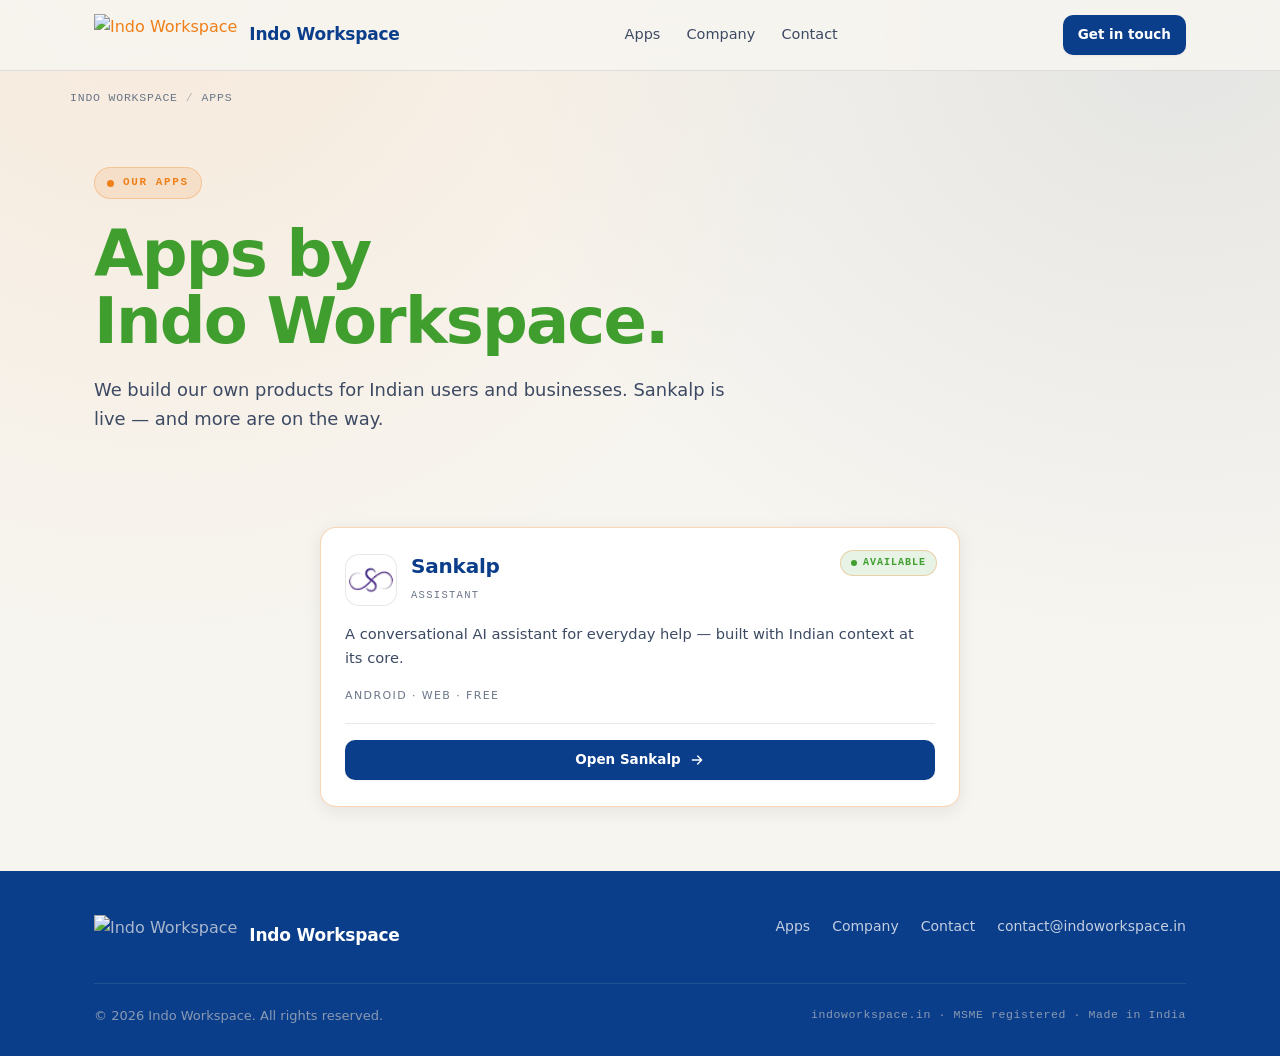
==== commit 3c26bf36: "Apps: remove the duplicate Sankalp detail page, one button per card that opens the app site, sitemap" ====
--- a/apps/index.html
+++ b/apps/index.html
@@ -71,14 +71,13 @@
       <div class="appcard appcard--live">
         <span class="badge badge--live">Available</span>
         <div class="appcard__head">
-          <span class="appcard__icon appcard__icon--img"><img src="sankalp/assets/logo.png" alt="Sankalp logo"></span>
+          <span class="appcard__icon appcard__icon--img"><img src="../assets/img/sankalp-logo.png" alt="Sankalp logo"></span>
           <span><span class="appcard__name">Sankalp</span><br><span class="appcard__cat">Assistant</span></span>
         </div>
         <p class="appcard__desc">A conversational AI assistant for everyday help &mdash; built with Indian context at its core.</p>
+        <p class="mono" style="margin:0 0 18px;font-size:11px;letter-spacing:1.4px;text-transform:uppercase;color:var(--text-dim)">Android &middot; Web &middot; Free</p>
         <div class="appcard__foot">
-          <a class="btn btn--primary btn--sm" href="https://sankalp.indoworkspace.in/"><svg viewBox="0 0 24 24"><path d="M12 3v12m0 0l-4-4m4 4l4-4M4 21h16"/></svg>Download</a>
-          <a class="btn btn--ghost btn--sm" href="https://sankalp.indoworkspace.in/" target="_blank" rel="noopener"><svg viewBox="0 0 24 24"><circle cx="12" cy="12" r="9"/><path d="M3 12h18M12 3c2.5 2.5 2.5 15 0 18M12 3c-2.5 2.5-2.5 15 0 18"/></svg>Open on Web</a>
-          <a class="btn btn--ghost btn--sm" href="sankalp/">Details<svg viewBox="0 0 24 24"><path d="M5 12h14M13 6l6 6-6 6"/></svg></a>
+          <a class="btn btn--primary btn--sm" href="https://sankalp.indoworkspace.in/">Open Sankalp<svg viewBox="0 0 24 24"><path d="M5 12h14M13 6l6 6-6 6"/></svg></a>
         </div>
       </div>
     </div>
